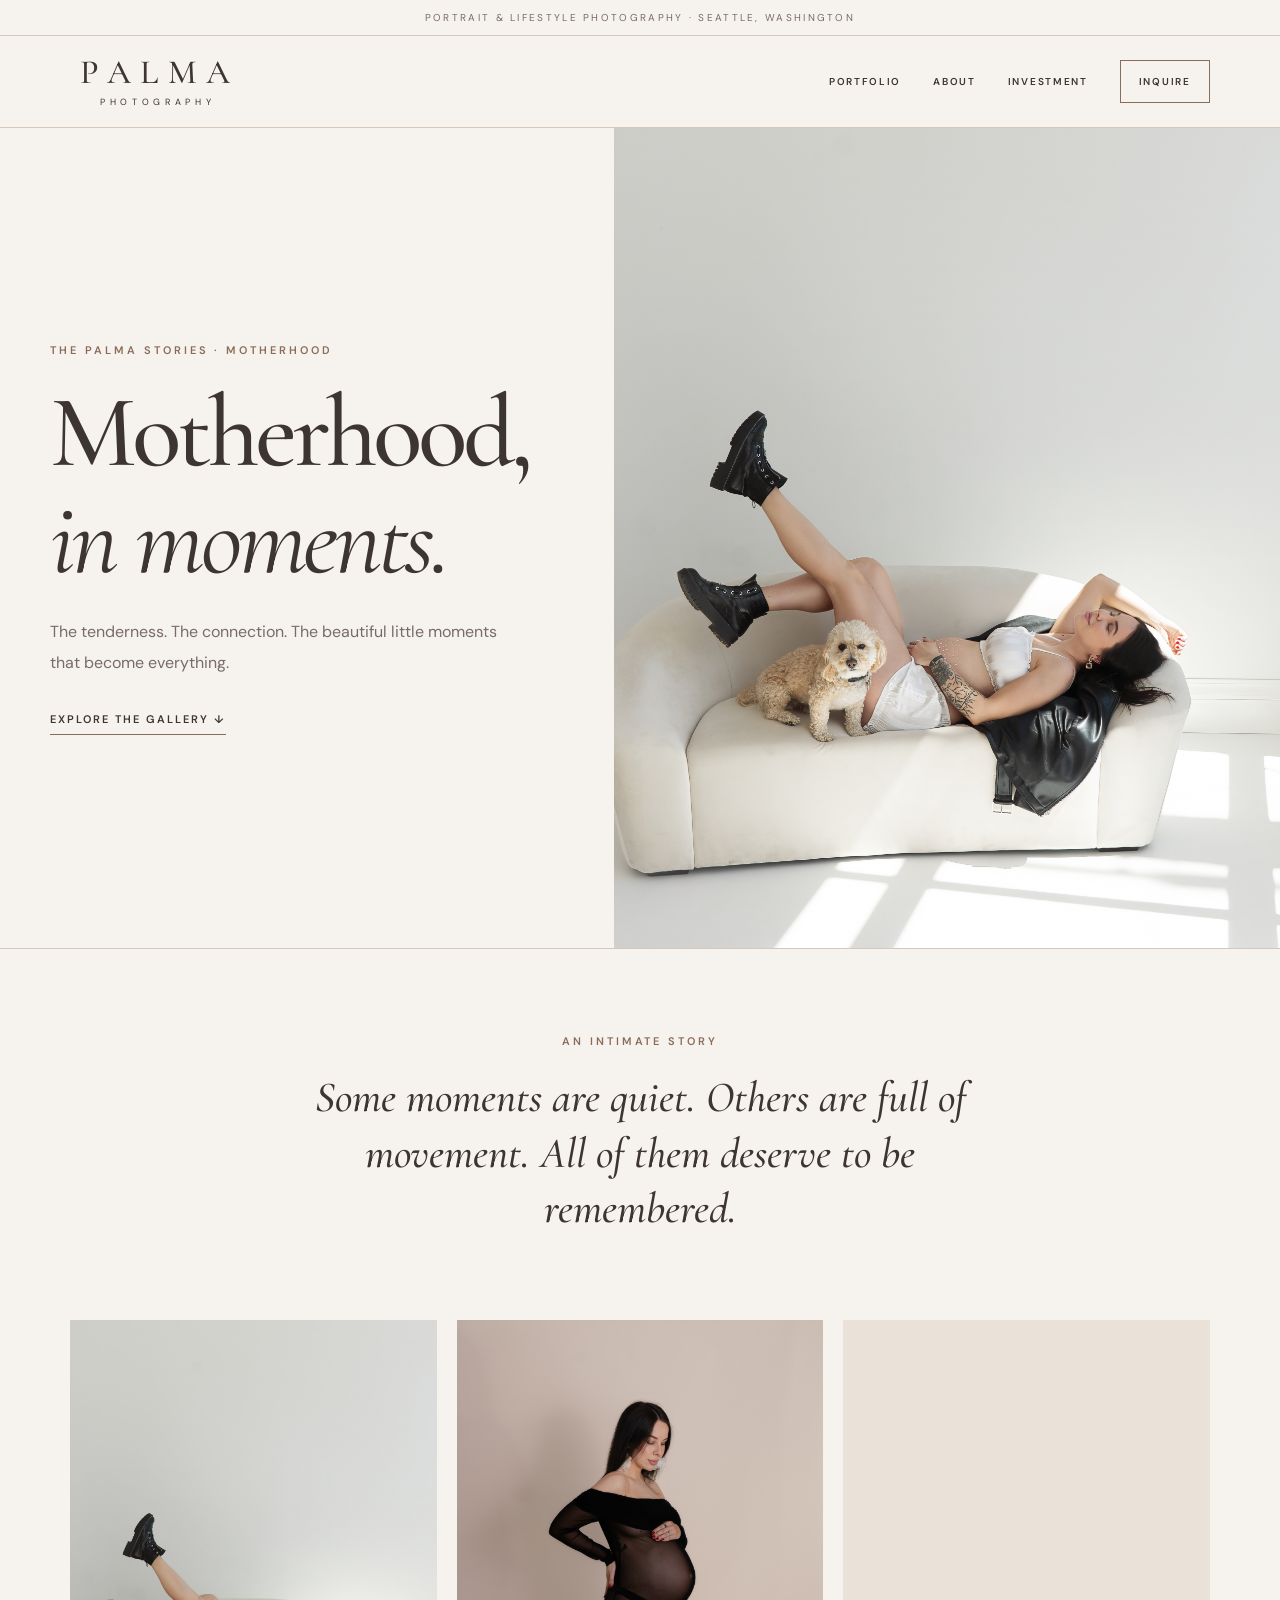
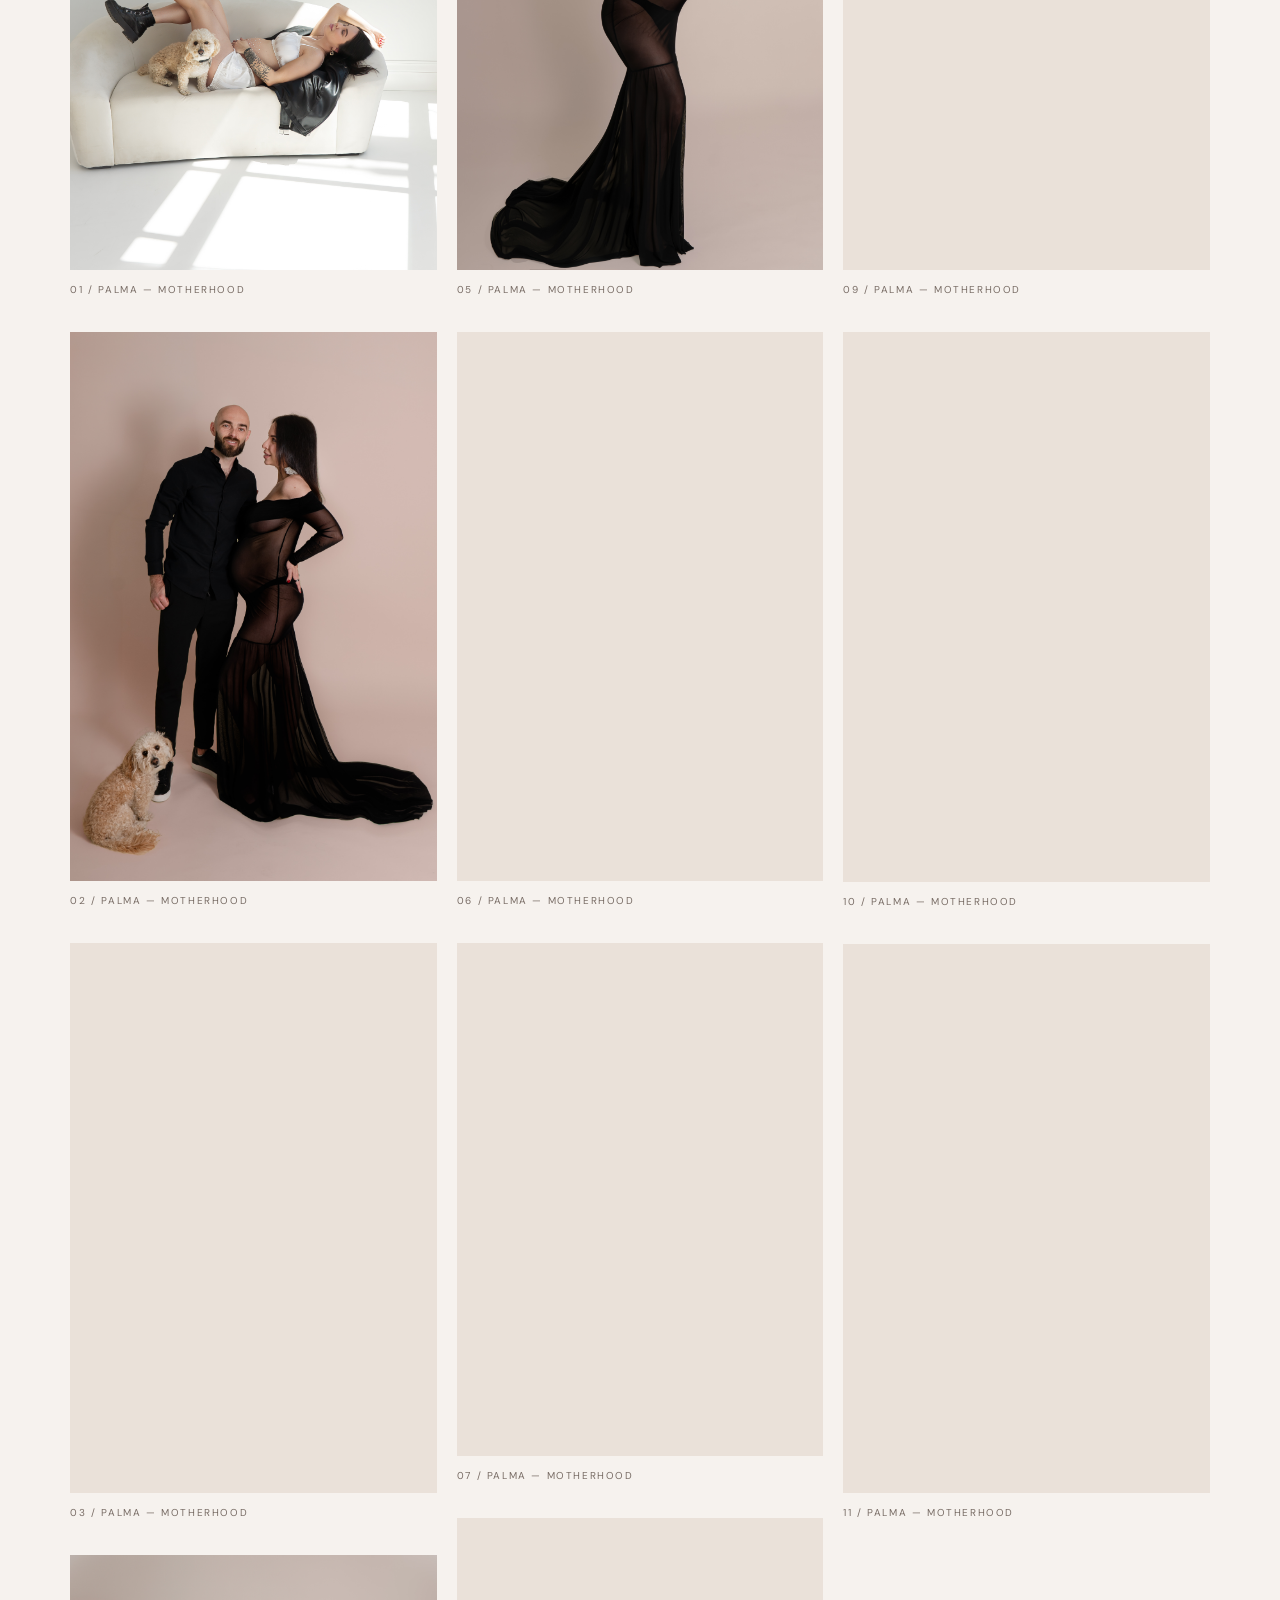
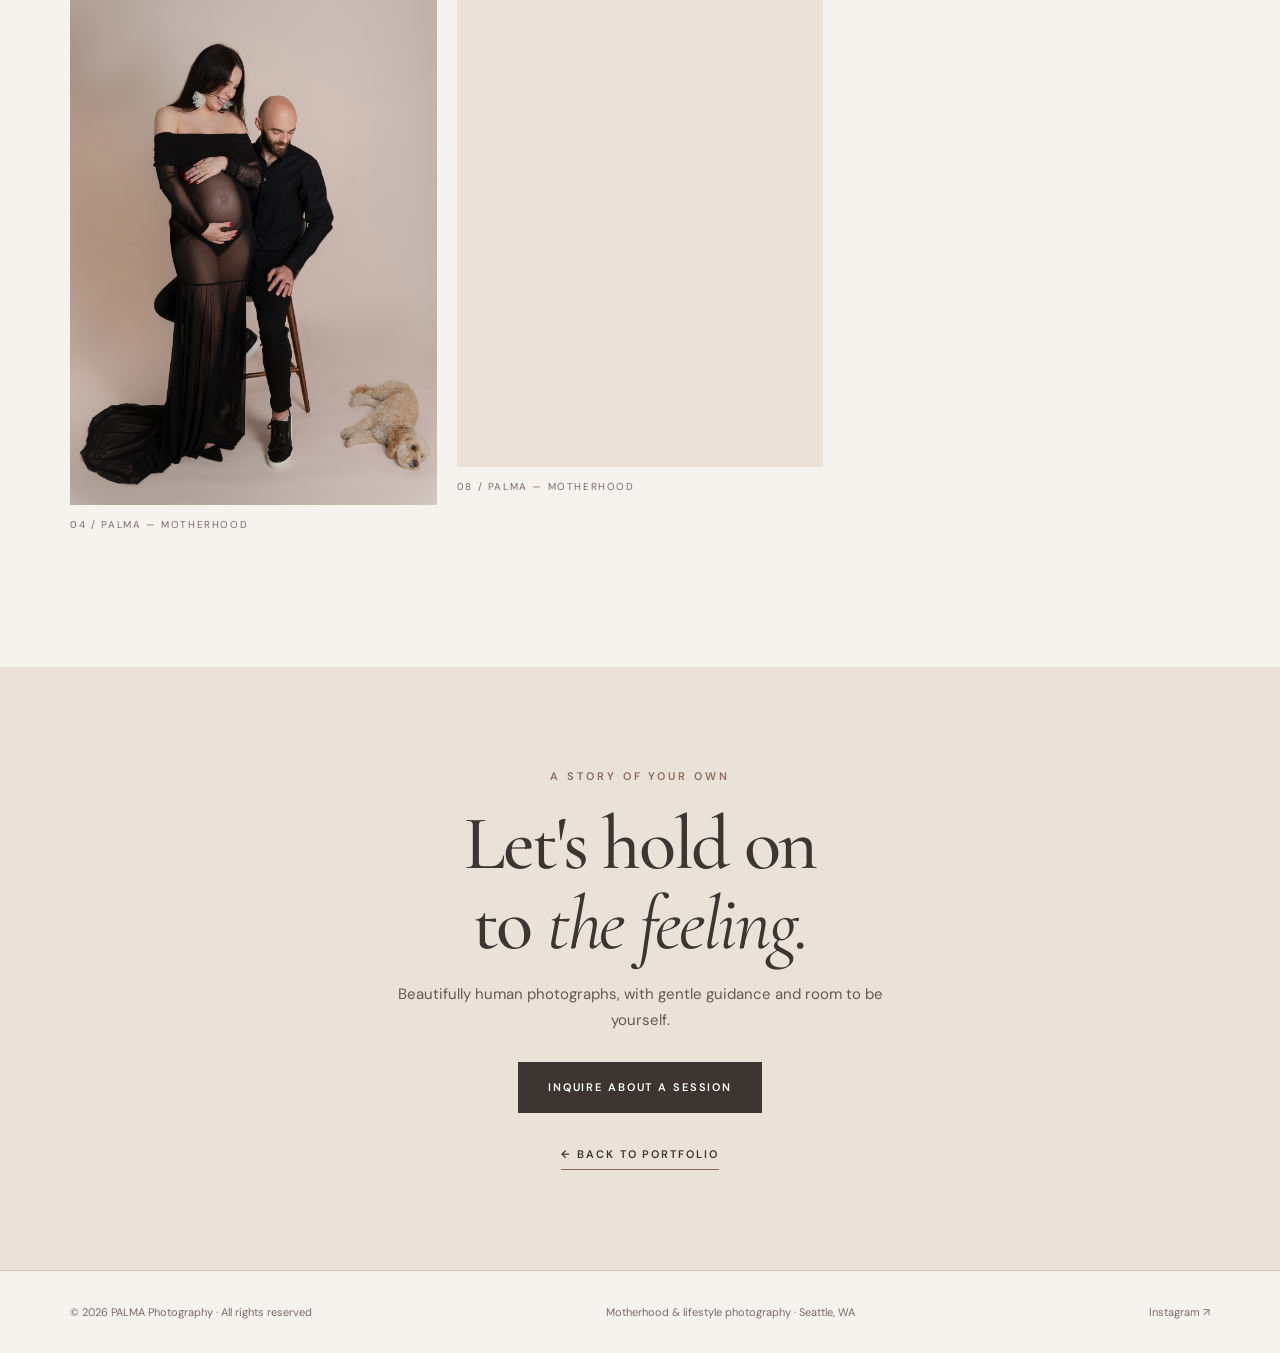
==== motherhood.html @ 4d53464e "Add files via upload" ====
<!doctype html>
<html lang="en">
<head>
<meta charset="utf-8">
<meta name="viewport" content="width=device-width, initial-scale=1">
<meta name="theme-color" content="#f6f2ee">
<title>Motherhood Stories | PALMA Photography</title>
<meta name="description" content="Explore PALMA Photography's motherhood portrait gallery: tender connections, natural expressions and beautifully human moments. Portrait and lifestyle photographer in Seattle, Washington.">
<link rel="canonical" href="https://www.palma.photography/motherhood.html">
<link rel="icon" href="PalmaLogoSeattle.png" type="image/png">
<meta property="og:type" content="website">
<meta property="og:site_name" content="PALMA Photography">
<meta property="og:title" content="PALMA Photography">
<meta property="og:description" content="Motherhood stories — the little moments that mean everything.">
<meta property="og:url" content="https://www.palma.photography/motherhood.html">
<meta property="og:image" content="https://www.palma.photography/PalmaLogoSeattle.png">
<meta name="twitter:card" content="summary">
<meta name="twitter:title" content="PALMA Photography">
<meta name="twitter:image" content="https://www.palma.photography/PalmaLogoSeattle.png">
<link rel="preconnect" href="https://fonts.googleapis.com">
<link rel="preconnect" href="https://fonts.gstatic.com" crossorigin>
<link href="https://fonts.googleapis.com/css2?family=Cormorant+Garamond:wght@400;500;600&family=DM+Sans:wght@400;500;600&display=swap" rel="stylesheet">
<style>
:root{--paper:#f6f2ee;--deep:#eae1d9;--ink:#3d3531;--muted:#786c65;--accent:#8b6c59;--line:#d4c8bd;--serif:'Cormorant Garamond',Georgia,serif;--sans:'DM Sans',Arial,sans-serif}
*{box-sizing:border-box}html{scroll-behavior:smooth}body{margin:0;background:var(--paper);color:var(--ink);font:15px/1.7 var(--sans);-webkit-font-smoothing:antialiased}a{color:inherit}img{display:block;width:100%}button{font:inherit}a:focus-visible,button:focus-visible{outline:3px solid #8b6c59;outline-offset:4px}
.skip{position:absolute;left:-10000px;top:auto;background:white;z-index:10}.skip:focus{left:1rem;top:1rem;padding:.6rem}
.topline{border-bottom:1px solid var(--line);text-transform:uppercase;text-align:center;letter-spacing:.23em;font-size:10px;padding:9px 16px;color:var(--muted)}
.site-header{display:flex;align-items:center;justify-content:space-between;gap:30px;max-width:1400px;margin:0 auto;padding:20px 5.5%}.brand{text-align:center;display:inline-flex;flex-direction:column;text-decoration:none;line-height:1;min-width:170px}.brand-main{font:500 34px/1 var(--serif);letter-spacing:.28em;padding-left:.28em}.brand-sub{font-size:9px;letter-spacing:.52em;padding-left:.52em;margin-top:8px;text-transform:uppercase}.nav{display:flex;gap:clamp(15px,2.5vw,38px);align-items:center;flex-wrap:wrap}.nav a{text-decoration:none;font-size:10px;text-transform:uppercase;letter-spacing:.17em;font-weight:600}.nav-cta{padding:12px 18px;border:1px solid var(--accent)}
.eyebrow{color:var(--accent);font-size:11px;letter-spacing:.27em;text-transform:uppercase;font-weight:600;margin:0 0 19px}
h1,h2,p{margin-top:0}h1,h2{font-family:var(--serif);font-weight:500;line-height:1.04}h1{font-size:clamp(4.2rem,8vw,8.3rem);letter-spacing:-.04em;margin:0 0 25px}h1 em,h2 em{font-weight:400}.lead{font-size:16px;color:var(--muted);line-height:1.9;max-width:450px}.hero{border-top:1px solid var(--line);border-bottom:1px solid var(--line);display:grid;grid-template-columns:48% 52%;min-height:570px}.hero-copy{display:flex;flex-direction:column;justify-content:center;align-items:flex-start;padding:70px 8% 70px max(7%,calc((100vw - 1180px)/2))}.hero-photo{min-height:570px;width:100%;height:100%;max-height:820px;object-fit:cover;object-position:center 38%;background:var(--deep)}.text-link{font-size:11px;font-weight:600;text-decoration:none;letter-spacing:.18em;text-transform:uppercase;padding-bottom:5px;border-bottom:1px solid var(--accent);display:inline-block;margin-top:16px}
.intro{padding:83px max(6%,calc((100vw - 1180px)/2));text-align:center}.intro p:last-child{font:italic 500 clamp(26px,3.4vw,43px)/1.3 var(--serif);max-width:740px;margin:0 auto}.container{width:min(1180px,89%);margin:0 auto}.photo-grid{columns:3;column-gap:20px;padding-bottom:100px}.gallery-item{display:inline-block;break-inside:avoid;width:100%;margin:0 0 34px}.gallery-button{display:block;width:100%;padding:0;border:0;background:var(--deep);cursor:zoom-in;overflow:hidden}.gallery-button img{width:100%;height:auto;transition:transform .35s}.gallery-button:hover img{transform:scale(1.018)}figcaption{margin:11px 0 0;text-transform:uppercase;letter-spacing:.16em;color:var(--muted);font-size:10px}
.closing{background:var(--deep);text-align:center;padding:100px 20px}.closing h2{font-size:clamp(3.5rem,6vw,6rem);letter-spacing:-.03em;margin-bottom:18px}.closing>p:not(.eyebrow){max-width:520px;color:#665950;margin:0 auto 29px}.btn{background:var(--ink);color:#fff;text-decoration:none;display:inline-block;padding:16px 30px;font-size:11px;font-weight:600;text-transform:uppercase;letter-spacing:.17em}.closing .text-link{display:block;width:max-content;margin:32px auto 0}footer{padding:32px 5.5%;display:flex;gap:20px;justify-content:space-between;flex-wrap:wrap;font-size:11px;color:var(--muted);border-top:1px solid var(--line)}footer a{text-decoration:none}
.lightbox{padding:0;margin:auto;border:0;max-width:100vw;max-height:100vh;width:100vw;height:100vh;background:#151515;color:#fff}.lightbox::backdrop{background:rgba(0,0,0,.97)}.lightbox[open]{display:flex;align-items:center;justify-content:center}.lightbox-image{width:auto;max-width:calc(100vw - 130px);max-height:calc(100vh - 70px);height:auto;object-fit:contain}.lb-btn{position:absolute;color:#fff;background:rgba(30,30,30,.65);border:1px solid #777;min-width:40px;min-height:44px;cursor:pointer;font-size:27px}.lb-close{right:18px;top:16px}.lb-prev{left:18px;top:50%}.lb-next{right:18px;top:50%}.lb-counter{position:absolute;bottom:15px;left:50%;transform:translateX(-50%);font-size:12px;letter-spacing:.2em}
@media(max-width:900px){.site-header{flex-direction:column;gap:18px}.hero-copy{padding-left:9%}.photo-grid{columns:2}}
@media(max-width:650px){.site-header{padding:22px 4%}.nav{gap:14px;justify-content:center}.nav a{font-size:9px}.hero{grid-template-columns:1fr}.hero-copy{padding:70px 7% 58px}.hero-photo{min-height:440px;max-height:550px}.intro{padding:68px 7%}.photo-grid{columns:2;column-gap:13px;padding-bottom:65px}.gallery-item{margin-bottom:23px}.closing{padding:70px 6%}.lightbox-image{max-width:calc(100vw - 35px);max-height:calc(100vh - 130px)}.lb-prev,.lb-next{top:auto;bottom:20px}}
@media(max-width:400px){.nav{gap:10px}.hero h1{font-size:4.1rem}.photo-grid{columns:1}footer{justify-content:center;text-align:center}}
@media(prefers-reduced-motion:reduce){html{scroll-behavior:auto}*{transition:none!important}}
</style>
</head>
<body>
<a class="skip" href="#main">Skip to content</a>
<div class="topline">Portrait &amp; lifestyle photography · Seattle, Washington</div>
<header class="site-header"><a class="brand" href="index.html#top" aria-label="PALMA Photography homepage"><span class="brand-main">PALMA</span><span class="brand-sub">Photography</span></a><nav class="nav" aria-label="Main navigation"><a href="index.html#portfolio">Portfolio</a><a href="index.html#about">About</a><a href="index.html#investment">Investment</a><a class="nav-cta" href="index.html#contact">Inquire</a></nav></header>
<main id="main">
<section class="hero"><div class="hero-copy"><p class="eyebrow">The PALMA stories · Motherhood</p><h1>Motherhood,<br><em>in moments.</em></h1><p class="lead">The tenderness. The connection. The beautiful little moments that become everything.</p><a class="text-link" href="#motherhood-gallery">Explore the gallery ↓</a></div><img class="hero-photo" src="assets/img/motherhood/DSC00817-Edit-2.jpg" alt="A tender motherhood portrait by PALMA Photography" fetchpriority="high"></section>
<div class="intro"><p class="eyebrow">An intimate story</p><p>Some moments are quiet. Others are full of movement. All of them deserve to be remembered.</p></div>
<section id="motherhood-gallery" class="container" aria-label="PALMA Motherhood photography gallery"><div class="photo-grid">
<figure class="gallery-item"><button type="button" class="gallery-button" data-index="0" aria-label="Open motherhood photograph 1"><img loading="lazy" decoding="async" src="assets/img/motherhood/DSC00817-Edit-2.jpg" alt="Motherhood portrait by PALMA Photography, image 1"></button><figcaption>01 / PALMA — Motherhood</figcaption></figure>
<figure class="gallery-item"><button type="button" class="gallery-button" data-index="1" aria-label="Open motherhood photograph 2"><img loading="lazy" decoding="async" src="assets/img/motherhood/DSC00660-Edit-3.jpg" alt="Motherhood portrait by PALMA Photography, image 2"></button><figcaption>02 / PALMA — Motherhood</figcaption></figure>
<figure class="gallery-item"><button type="button" class="gallery-button" data-index="2" aria-label="Open motherhood photograph 3"><img loading="lazy" decoding="async" src="assets/img/motherhood/DSC00684-Edit.jpg" alt="Motherhood portrait by PALMA Photography, image 3"></button><figcaption>03 / PALMA — Motherhood</figcaption></figure>
<figure class="gallery-item"><button type="button" class="gallery-button" data-index="3" aria-label="Open motherhood photograph 4"><img loading="lazy" decoding="async" src="assets/img/motherhood/DSC00691-Edit-2.jpg" alt="Motherhood portrait by PALMA Photography, image 4"></button><figcaption>04 / PALMA — Motherhood</figcaption></figure>
<figure class="gallery-item"><button type="button" class="gallery-button" data-index="4" aria-label="Open motherhood photograph 5"><img loading="lazy" decoding="async" src="assets/img/motherhood/DSC00733-Edit.jpg" alt="Motherhood portrait by PALMA Photography, image 5"></button><figcaption>05 / PALMA — Motherhood</figcaption></figure>
<figure class="gallery-item"><button type="button" class="gallery-button" data-index="5" aria-label="Open motherhood photograph 6"><img loading="lazy" decoding="async" src="assets/img/motherhood/DSC00745-Edit-2.jpg" alt="Motherhood portrait by PALMA Photography, image 6"></button><figcaption>06 / PALMA — Motherhood</figcaption></figure>
<figure class="gallery-item"><button type="button" class="gallery-button" data-index="6" aria-label="Open motherhood photograph 7"><img loading="lazy" decoding="async" src="assets/img/motherhood/DSC00829-Edit.jpg" alt="Motherhood portrait by PALMA Photography, image 7"></button><figcaption>07 / PALMA — Motherhood</figcaption></figure>
<figure class="gallery-item"><button type="button" class="gallery-button" data-index="7" aria-label="Open motherhood photograph 8"><img loading="lazy" decoding="async" src="assets/img/motherhood/DSC00848-Edit-Edit-2.jpg" alt="Motherhood portrait by PALMA Photography, image 8"></button><figcaption>08 / PALMA — Motherhood</figcaption></figure>
<figure class="gallery-item"><button type="button" class="gallery-button" data-index="8" aria-label="Open motherhood photograph 9"><img loading="lazy" decoding="async" src="assets/img/motherhood/DSC00886-Edit.jpg" alt="Motherhood portrait by PALMA Photography, image 9"></button><figcaption>09 / PALMA — Motherhood</figcaption></figure>
<figure class="gallery-item"><button type="button" class="gallery-button" data-index="9" aria-label="Open motherhood photograph 10"><img loading="lazy" decoding="async" src="assets/img/motherhood/DSC00898-Edit.jpg" alt="Motherhood portrait by PALMA Photography, image 10"></button><figcaption>10 / PALMA — Motherhood</figcaption></figure>
<figure class="gallery-item"><button type="button" class="gallery-button" data-index="10" aria-label="Open motherhood photograph 11"><img loading="lazy" decoding="async" src="assets/img/motherhood/DSC01029-Edit-2.jpg" alt="Motherhood portrait by PALMA Photography, image 11"></button><figcaption>11 / PALMA — Motherhood</figcaption></figure>
</div></section>
<section class="closing"><p class="eyebrow">A story of your own</p><h2>Let's hold on<br>to <em>the feeling.</em></h2><p>Beautifully human photographs, with gentle guidance and room to be yourself.</p><a class="btn" href="index.html#contact">Inquire about a session</a><a class="text-link" href="index.html#portfolio">← Back to portfolio</a></section>
</main>
<footer><span>© 2026 PALMA Photography · All rights reserved</span><span>Motherhood &amp; lifestyle photography · Seattle, WA</span><a href="https://www.instagram.com/palma_ph_/" target="_blank" rel="noopener">Instagram ↗</a></footer>
<dialog id="photo-lightbox" class="lightbox" aria-label="Enlarged motherhood photograph"><button id="lb-close" class="lb-btn lb-close" aria-label="Close">×</button><button id="lb-prev" class="lb-btn lb-prev" aria-label="Previous">‹</button><img id="lb-image" class="lightbox-image" alt=""><button id="lb-next" class="lb-btn lb-next" aria-label="Next">›</button><span id="lb-counter" class="lb-counter"></span></dialog>
<script>
const pictures=[
  'assets/img/motherhood/DSC00817-Edit-2.jpg',
  'assets/img/motherhood/DSC00660-Edit-3.jpg',
  'assets/img/motherhood/DSC00684-Edit.jpg',
  'assets/img/motherhood/DSC00691-Edit-2.jpg',
  'assets/img/motherhood/DSC00733-Edit.jpg',
  'assets/img/motherhood/DSC00745-Edit-2.jpg',
  'assets/img/motherhood/DSC00829-Edit.jpg',
  'assets/img/motherhood/DSC00848-Edit-Edit-2.jpg',
  'assets/img/motherhood/DSC00886-Edit.jpg',
  'assets/img/motherhood/DSC00898-Edit.jpg',
  'assets/img/motherhood/DSC01029-Edit-2.jpg'
];
const dialog=document.getElementById('photo-lightbox');
const image=document.getElementById('lb-image');
const counter=document.getElementById('lb-counter');
let current=0;
function display(i){current=(i+pictures.length)%pictures.length;image.src=pictures[current];image.alt='Motherhood portrait '+(current+1)+' by PALMA Photography';counter.textContent=(current+1)+' / '+pictures.length;}
document.querySelectorAll('.gallery-button').forEach((b)=>b.addEventListener('click',()=>{display(Number(b.dataset.index));dialog.showModal();}));
document.getElementById('lb-close').addEventListener('click',()=>dialog.close());
document.getElementById('lb-prev').addEventListener('click',()=>display(current-1));
document.getElementById('lb-next').addEventListener('click',()=>display(current+1));
dialog.addEventListener('click',(e)=>{if(e.target===dialog)dialog.close()});
dialog.addEventListener('keydown',(e)=>{if(e.key==='ArrowRight')display(current+1);if(e.key==='ArrowLeft')display(current-1)});
dialog.addEventListener('close',()=>image.removeAttribute('src'));
</script>
</body></html>
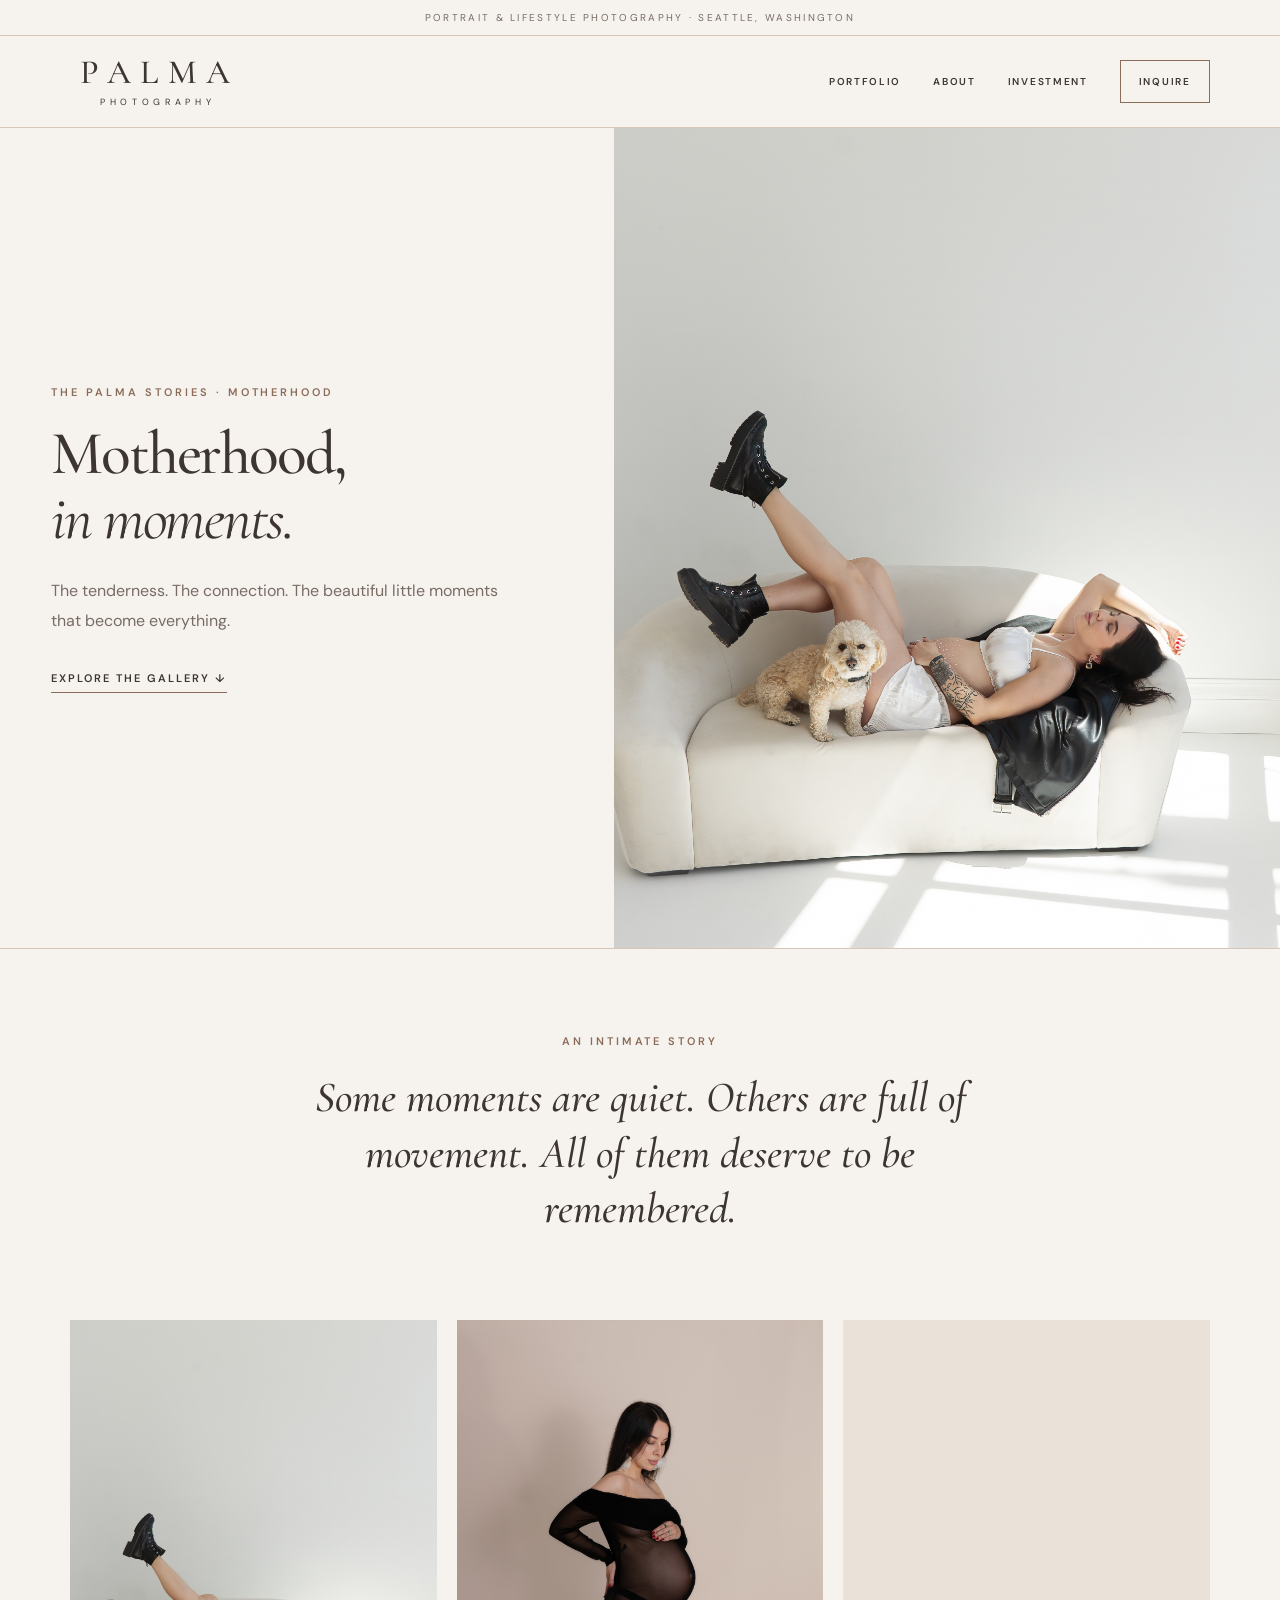
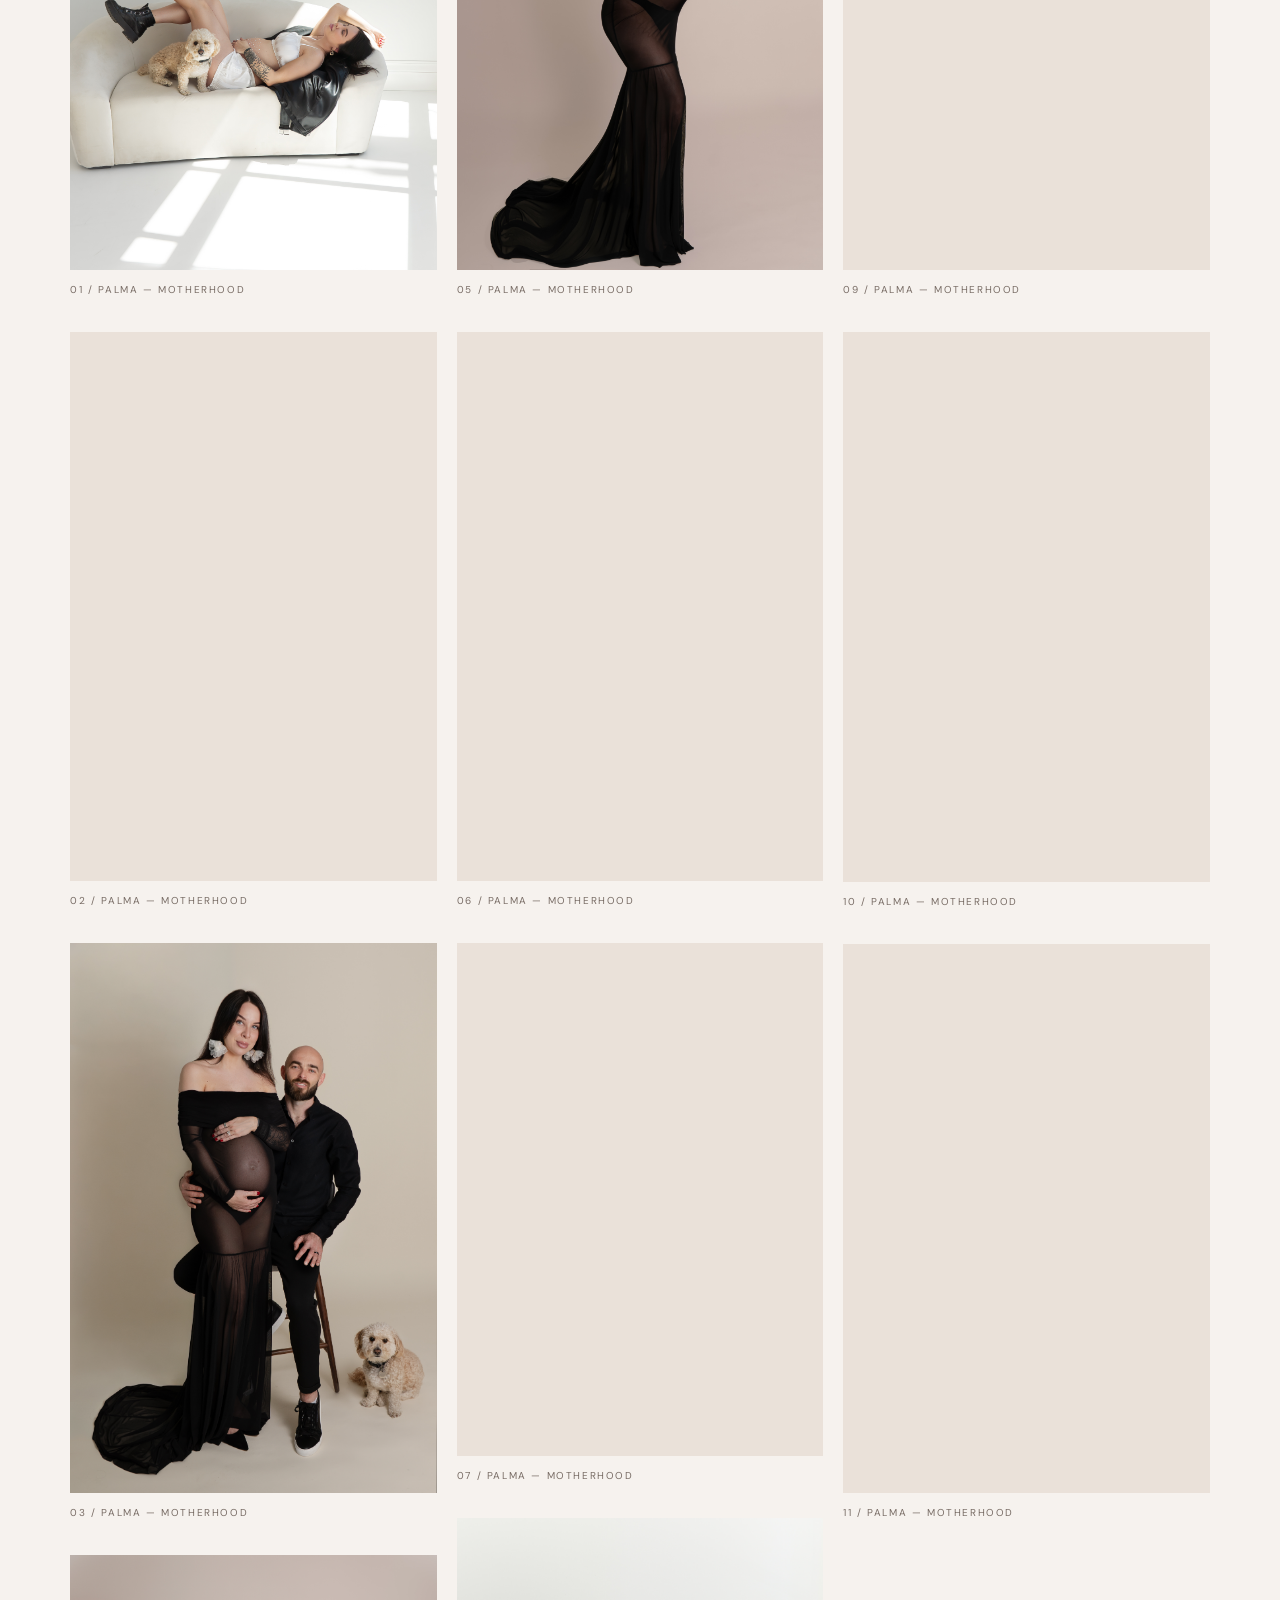
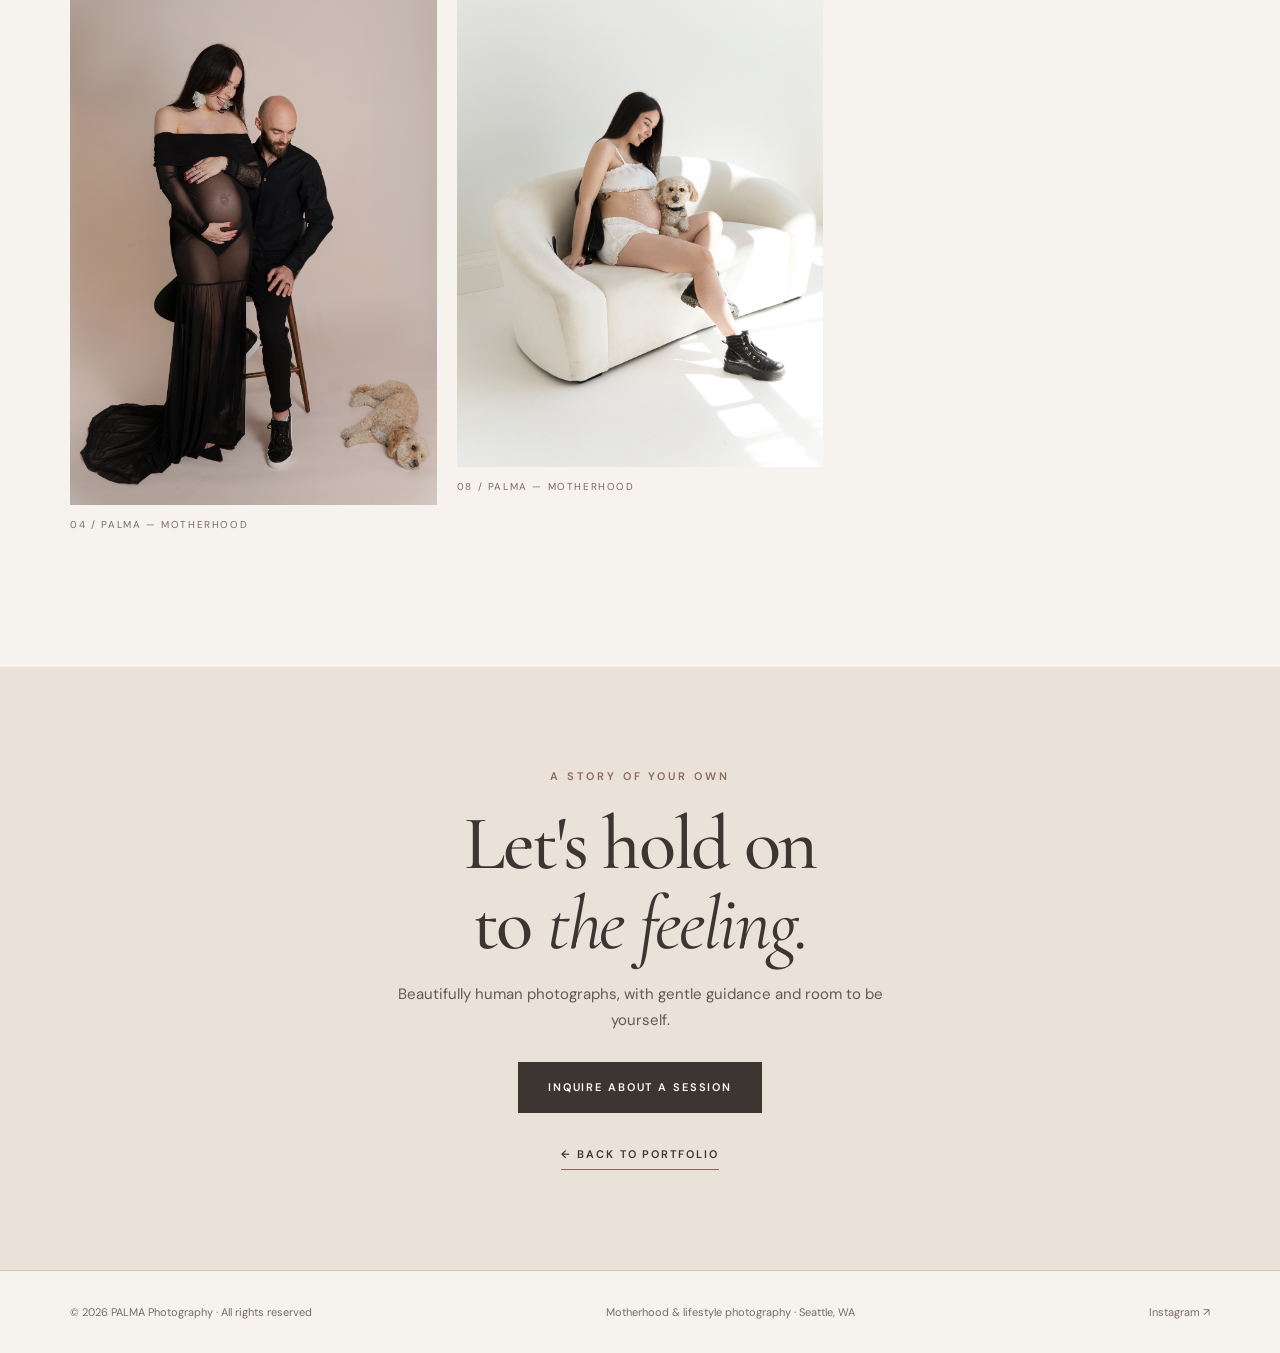
==== commit 0988b051: "Update motherhood.html" ====
--- a/motherhood.html
+++ b/motherhood.html
@@ -35,6 +35,29 @@
 @media(max-width:650px){.site-header{padding:22px 4%}.nav{gap:14px;justify-content:center}.nav a{font-size:9px}.hero{grid-template-columns:1fr}.hero-copy{padding:70px 7% 58px}.hero-photo{min-height:440px;max-height:550px}.intro{padding:68px 7%}.photo-grid{columns:2;column-gap:13px;padding-bottom:65px}.gallery-item{margin-bottom:23px}.closing{padding:70px 6%}.lightbox-image{max-width:calc(100vw - 35px);max-height:calc(100vh - 130px)}.lb-prev,.lb-next{top:auto;bottom:20px}}
 @media(max-width:400px){.nav{gap:10px}.hero h1{font-size:4.1rem}.photo-grid{columns:1}footer{justify-content:center;text-align:center}}
 @media(prefers-reduced-motion:reduce){html{scroll-behavior:auto}*{transition:none!important}}
+
+/* PALMA 2026-10-25 — Fix oversized heading clipping into portrait. */
+.hero { grid-template-columns: minmax(0,48%) minmax(0,52%); }
+.hero-copy {
+  min-width: 0;
+  padding: 70px clamp(26px,4vw,72px);
+}
+.hero h1 {
+  max-width: 100%;
+  font-size: clamp(3rem,4.8vw,5.5rem);
+  line-height: 1.06;
+  letter-spacing: -.035em;
+}
+@media (max-width: 950px) {
+  .hero { grid-template-columns: 1fr; }
+  .hero-copy { padding: 65px 7% 50px; }
+  .hero-photo { min-height: 420px; max-height: 600px; }
+}
+@media (max-width: 650px) {
+  .hero h1 { font-size: clamp(2.25rem,9.5vw,3.7rem); }
+  .hero-photo { min-height: 410px; max-height: 540px; }
+}
+
 </style>
 </head>
 <body>
@@ -88,4 +111,4 @@
 dialog.addEventListener('keydown',(e)=>{if(e.key==='ArrowRight')display(current+1);if(e.key==='ArrowLeft')display(current-1)});
 dialog.addEventListener('close',()=>image.removeAttribute('src'));
 </script>
-</body></html>+</body></html>
